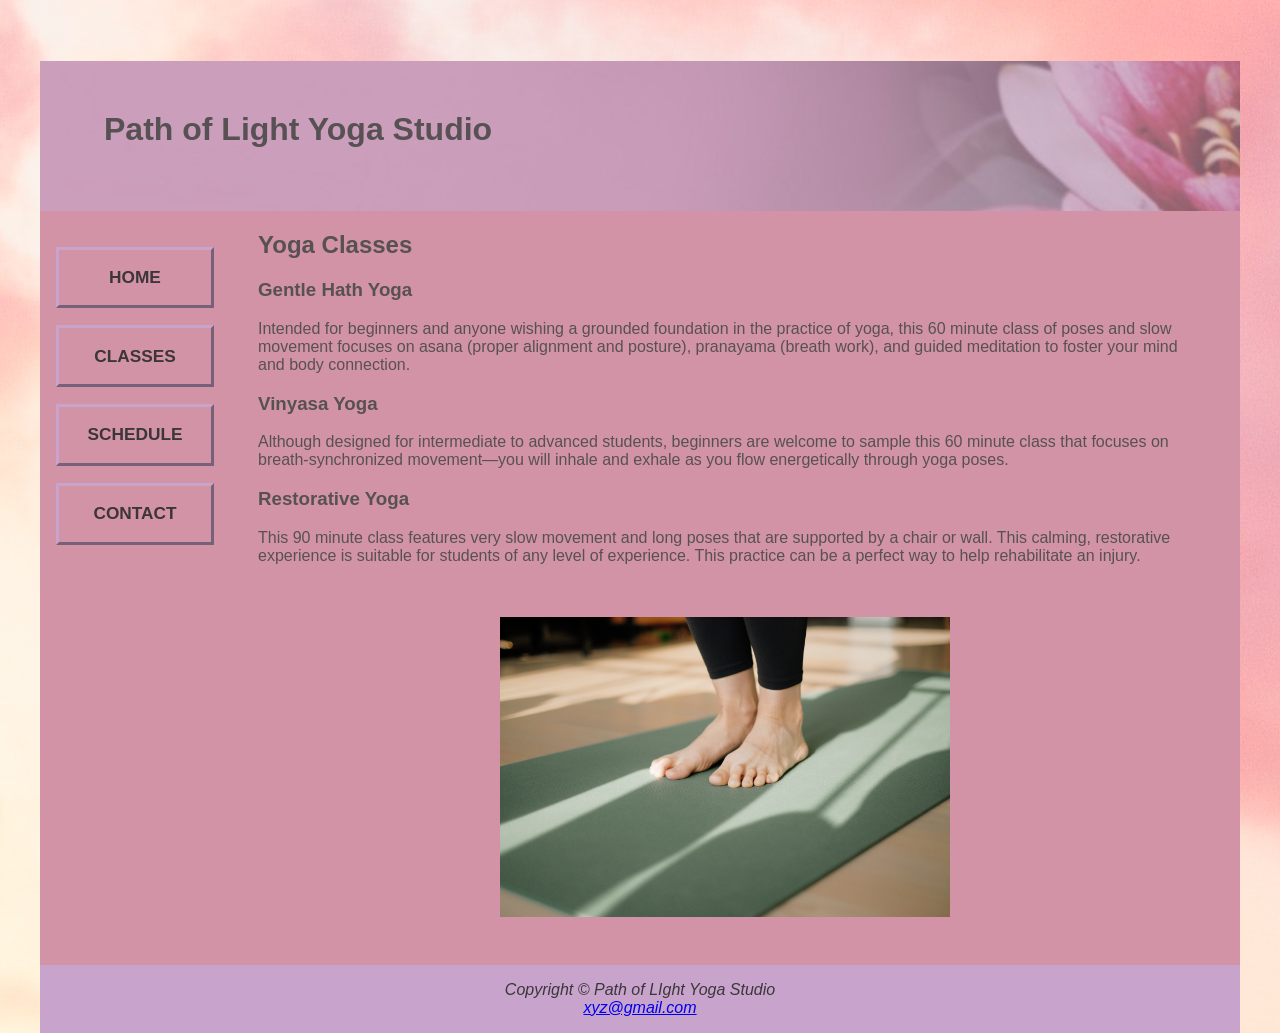
==== classes.html @ 3bcbe429 "Original Path of Light Yoga Studio site (college exercise, 2022)" ====
<!DOCTYPE html>
<html lang="en">

<head>
    <link rel="stylesheet" href="stylesheets/yoga.css">
    <!--the rel tag is for the relationship  between the linked code and this code.
         In this case its a stylesheet which is named yoga.css.-->
    <title> Path of Light Yoga Studio :: Classes</title>
    <meta charset="UTF-8">
    <meta name="viewport" content="width=device-width, initial scale=1.0">
</head>

<body>

    <div id="wrapper">
        <div id="header">
            <header>
                <h1>Path of Light Yoga Studio</h1>
            </header>
            <nav>
                <ul>
                    <li> <a href="index.html">HOME</a> </li>
                    <li> <a href="classes.html">CLASSES </a> </li>
                    <li> <a href="schedule.html">SCHEDULE </a> </li>
                    <li><a href="contacts.html">CONTACT</a> </li>
                </ul>
            </nav>
            <main>

                <!--Yogamat- https://unsplash.com/photos/G9H5edUL0T8 -->

                <h2> Yoga Classes</h2>

              
               
                <!-- nav means navigation, this is the main toggle menu which can be looked 
    through and will redirect to another segment and these redirected pages 
    are linked through the a href tag. the nbsp tag refers to space between 
    two elements without a break. -->

                <h3> Gentle Hath Yoga </h3>
                <p> Intended for beginners and anyone wishing a grounded foundation in the practice of yoga,
                    this 60 minute class of poses and slow movement focuses on asana (proper alignment and posture),
                    pranayama (breath work), and guided meditation to foster your mind and body connection.</p>

                <h3> Vinyasa Yoga </h3>
                <p> Although designed for intermediate to advanced students, beginners are welcome to sample this
                    60 minute class that focuses on breath-synchronized movement—you will inhale and exhale as you
                    flow energetically through yoga poses.</p>

                <h3> Restorative Yoga </h3>
                <p> This 90 minute class features very slow movement and long poses that are supported by a chair or
                    wall.
                    This calming, restorative experience is suitable for students of any level of experience.
                    This practice can be a perfect way to help rehabilitate an injury. </p>
                  <br> <br>
                   <div id="mathero"> </div>
                    

            <!-- the dl tag stands for description list. this has been used here to define different 
    subheadings. the dd tag is for is for every description.  -->

            </main>
            <footer>
                Copyright &copy; Path of LIght Yoga Studio <br>
                <a href="mailto:xyz@gmail.com">xyz@gmail.com </a>
            </footer>
        </div>
</body>

</html>
---- stylesheets/yoga.css ----
/* Ritika Jain */

*{
    box-sizing: border-box;
}
body {
    color: #575154; 
    background-image: url(../images/background.jpg);
    font-family: Arial, Verdana, sans-serif;
    padding: 2em;
 }
 #wrapper {
    background-color: #d293a7;
    color:  #575154;
       height: 70px;
       width: 100%;
       min-width: 0;
       margin: 0;
       padding:0;
    }
header {
    background-color: #c8a4cd;
    background-repeat: no-repeat;
    height: 150px;
    background-image: url(/images/lilyheader.jpg);
 background-position: center;
}
label{
    float: left;
    text-align: right;
    font-weight: bold;
    width: 10em;
    padding: right 1em; 
}
input, textarea 
{
display: block;
margin-bottom: 2em;
background-color: #c8a4cd;
}
#submission 
{
    margin-left: 12em;
    background-color: #c8a4cd;
}
form {
    padding: 3em;
}
nav {
    float: left;
    font-weight: bold;
    padding: 1em;
    text-align: center;
    width: 190px;
}
nav ul{
    list-style-type: none;
    padding: 0;
    font-size: 1.2em;
}
nav a {
    border: 3px outset #c8a4cd;
    display: block;
    font-weight: bold;
    margin-bottom: 1em;
    padding: 1em;
    text-align: center;
    text-decoration: none;
}
nav a:link {
    color:  #3b3639;
}
nav a:visited{
    color: #3b3639;
}
nav a:hover{
    border: 3px inset #575154;
    color: #d293a7;
}

main
{
    display: block;
    margin-left: 170px;
    padding: 0 3em 3em 3em;
}
h1
{
    padding-top: 50px;
    padding-left: 2em;
}

div {
    background-color: #d293a7;
    }
  /*i did what the book said and followed the basic css rule that is,
     selector {attribute: attribute value; } */

li
{
    font-size: 90%;
}
footer {
    font-style: italic; 
    text-align: center;
    color:#3b3639;
    background-color: #c8a4cd;
    padding: 1em;
}
.studio {
    font-style: italic;
    }
img {
    float: left;
    margin-right: 20px;
}
#mathero {
    background-repeat: no-repeat;
    height: 300px;
    background-image: url(../images/yogamat.jpg);
    background-position: center;
    background-size: contain;
}
#loungehero {
    background-image: url(../images/yogaluonge.jpg);
    background-repeat: no-repeat;
    height: 300px;
    background-position: center;
    background-size: contain;
}

#address {
    overflow: auto;
    width: 100%;
}
.floatleft {
    float: left;
    margin-right: 4em;
}
.clear {
    clear: both;
}
#mobile{
    display: none; 
}
#desktop {
    display: inline;}

    @media only screen and (max-width: 1024px ){
    body {
        margin: 0;
        padding: 0;
    }
    #wrapper {
        width: 100%;
        min-width: 0;
        margin: 0;
        padding: 0;
    }
    header{
        padding-top: 1px;
    }
h1
{
    padding-top: 1px;
}
nav
{
    float: none;
    width: auto;
    padding-left: 2em;
}
nav a {
    padding: 0.2em;
    margin-left: 0.3em;
    float: left;
    width: 23%;
}
main{
    padding-top: 2.5em;
    padding-bottom: 2.5em;
    padding-left: 1em;
    padding-right: 1em;
    margin: 0;
    font-size: 90%;

    float:none;
}
#hero {
    width: 100%;
    height: auto;
}

 h2, h3,p,dl
 {padding-left: 2em;
padding-right: 2em;
}
main ul {
    margin-left: 2em;
}
#floatleft{
    margin-left: 2em;
    margin-bottom: 1em ;
}
#clear {
    padding-left: 2em;
}
    }
@media only all and (max-width: 760px){
h1
{
font-size: 2em;
padding-top: 0.25em;
padding-left: 1.5em;
width: 80%;
text-align: center;
}
nav a
{
    padding: 0.5em;
    width: 45%;
    float: left;
    min-width: 6em;
    margin-left: 0.5em;
}
main
{
    padding-top: 0;
}
#floatleft
{
    float: none;
    display: none;
}

footer
{
    padding: 0.5em;
    margin: 0;
}
#mobile
{
    display: inline;
}
#desktop
{
    display: none;
}
}
table { margin-left: auto; 
    margin-right: auto;
   
     width: 60%; 
     border: 1px solid; 
     border-color: #575154; 
    border-collapse: collapse; 
    margin-bottom: 1em;
}
    td{
        padding: 5px;
         border: 1px solid; 
         border-color: #575154;
         text-align: left;
        }
    th{
         padding: 5px;
          border: 1px solid; 
          border-color: #575154;
          text-align: center;
         }
    tr:nth-of-type(even) {
        background: #c8a4cd;
    }
    caption {
         margin: 1em; 
         font-weight: bold; 
         font-size: 140%
        }
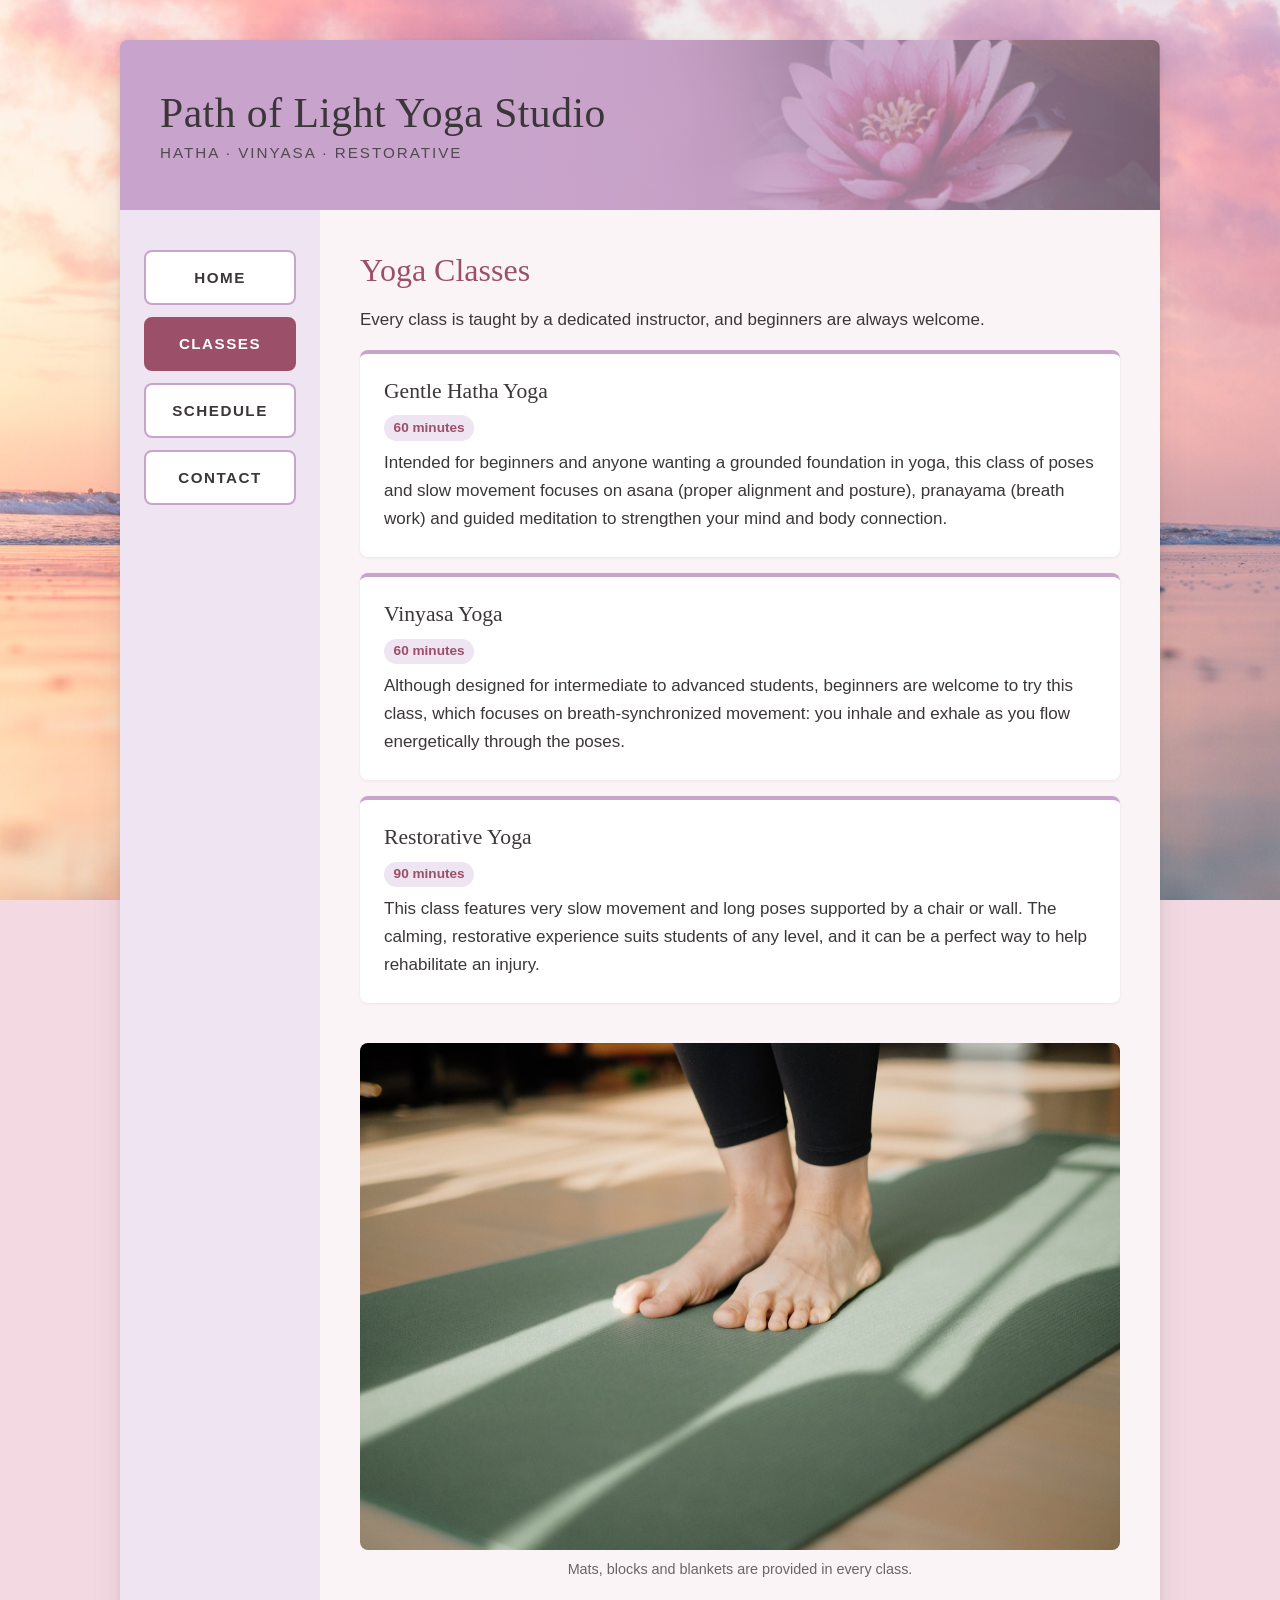
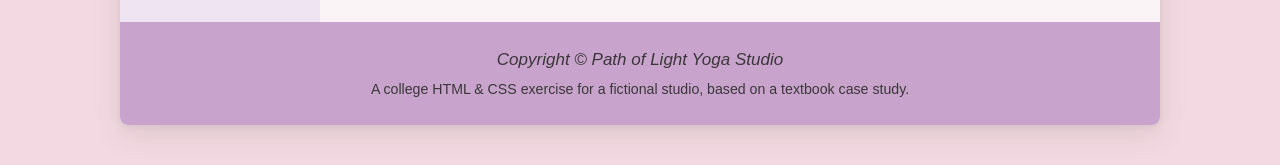
==== commit 2b8fe4ba: "Polish: phone-friendly layout, fixed links and HTML, lighter images, working demo form - One cleaner" ====
--- a/classes.html
+++ b/classes.html
@@ -1,71 +1,82 @@
 <!DOCTYPE html>
 <html lang="en">
+<!-- Ritika Jain -->
 
 <head>
+    <meta charset="UTF-8">
+    <meta name="viewport" content="width=device-width, initial-scale=1.0">
+    <!-- The title tag names the page in the browser tab. -->
+    <title>Classes · Path of Light Yoga Studio</title>
+    <meta name="description" content="Path of Light Yoga Studio: a college HTML and CSS exercise for a fictional yoga studio.">
+    <!-- The rel attribute describes how the linked file relates to this page; here it's the stylesheet. -->
     <link rel="stylesheet" href="stylesheets/yoga.css">
-    <!--the rel tag is for the relationship  between the linked code and this code.
-         In this case its a stylesheet which is named yoga.css.-->
-    <title> Path of Light Yoga Studio :: Classes</title>
-    <meta charset="UTF-8">
-    <meta name="viewport" content="width=device-width, initial scale=1.0">
 </head>
 
 <body>
+    <div id="wrapper">
+        <!-- The header is the first thing visitors see, so the h1 is the largest heading. -->
+        <header>
+            <h1>Path of Light Yoga Studio
+                <span class="tagline">Hatha · Vinyasa · Restorative</span>
+            </h1>
+        </header>
 
-    <div id="wrapper">
-        <div id="header">
-            <header>
-                <h1>Path of Light Yoga Studio</h1>
-            </header>
-            <nav>
+        <div class="layout">
+            <!-- nav holds the main menu; each a href links to another page of the site. -->
+            <nav aria-label="Main">
                 <ul>
-                    <li> <a href="index.html">HOME</a> </li>
-                    <li> <a href="classes.html">CLASSES </a> </li>
-                    <li> <a href="schedule.html">SCHEDULE </a> </li>
-                    <li><a href="contacts.html">CONTACT</a> </li>
+            <li><a href="index.html">HOME</a></li>
+            <li><a href="classes.html" aria-current="page">CLASSES</a></li>
+            <li><a href="schedule.html">SCHEDULE</a></li>
+            <li><a href="contacts.html">CONTACT</a></li>
                 </ul>
             </nav>
+
+            <!-- main holds the content that's unique to this page. -->
             <main>
+                <h2>Yoga Classes</h2>
+                <p>Every class is taught by a dedicated instructor, and beginners are always welcome.</p>
 
-                <!--Yogamat- https://unsplash.com/photos/G9H5edUL0T8 -->
+                <div class="class-list">
+                    <section class="class-card">
+                        <h3>Gentle Hatha Yoga</h3>
+                        <span class="length">60 minutes</span>
+                        <p>Intended for beginners and anyone wanting a grounded foundation in yoga, this class of poses
+                            and slow movement focuses on asana (proper alignment and posture), pranayama (breath work)
+                            and guided meditation to strengthen your mind and body connection.</p>
+                    </section>
 
-                <h2> Yoga Classes</h2>
+                    <section class="class-card">
+                        <h3>Vinyasa Yoga</h3>
+                        <span class="length">60 minutes</span>
+                        <p>Although designed for intermediate to advanced students, beginners are welcome to try this
+                            class, which focuses on breath-synchronized movement: you inhale and exhale as you flow
+                            energetically through the poses.</p>
+                    </section>
 
-              
-               
-                <!-- nav means navigation, this is the main toggle menu which can be looked 
-    through and will redirect to another segment and these redirected pages 
-    are linked through the a href tag. the nbsp tag refers to space between 
-    two elements without a break. -->
+                    <section class="class-card">
+                        <h3>Restorative Yoga</h3>
+                        <span class="length">90 minutes</span>
+                        <p>This class features very slow movement and long poses supported by a chair or wall. The
+                            calming, restorative experience suits students of any level, and it can be a perfect way to
+                            help rehabilitate an injury.</p>
+                    </section>
+                </div>
 
-                <h3> Gentle Hath Yoga </h3>
-                <p> Intended for beginners and anyone wishing a grounded foundation in the practice of yoga,
-                    this 60 minute class of poses and slow movement focuses on asana (proper alignment and posture),
-                    pranayama (breath work), and guided meditation to foster your mind and body connection.</p>
+                <figure class="photo">
+                    <img src="images/yogamat.jpg" width="1400" height="933" loading="lazy"
+                        alt="Bare feet standing on a green yoga mat in soft sunlight">
+                    <figcaption>Mats, blocks and blankets are provided in every class.</figcaption>
+                </figure>
+            </main>
+        </div>
 
-                <h3> Vinyasa Yoga </h3>
-                <p> Although designed for intermediate to advanced students, beginners are welcome to sample this
-                    60 minute class that focuses on breath-synchronized movement—you will inhale and exhale as you
-                    flow energetically through yoga poses.</p>
-
-                <h3> Restorative Yoga </h3>
-                <p> This 90 minute class features very slow movement and long poses that are supported by a chair or
-                    wall.
-                    This calming, restorative experience is suitable for students of any level of experience.
-                    This practice can be a perfect way to help rehabilitate an injury. </p>
-                  <br> <br>
-                   <div id="mathero"> </div>
-                    
-
-            <!-- the dl tag stands for description list. this has been used here to define different 
-    subheadings. the dd tag is for is for every description.  -->
-
-            </main>
-            <footer>
-                Copyright &copy; Path of LIght Yoga Studio <br>
-                <a href="mailto:xyz@gmail.com">xyz@gmail.com </a>
-            </footer>
-        </div>
+        <!-- The footer sits at the bottom of every page. -->
+        <footer>
+            Copyright &copy; Path of Light Yoga Studio
+            <small>A college HTML &amp; CSS exercise for a fictional studio, based on a textbook case study.</small>
+        </footer>
+    </div>
 </body>
 
-</html>+</html>
--- a/stylesheets/yoga.css
+++ b/stylesheets/yoga.css
@@ -1,279 +1,507 @@
-/* Ritika Jain */
-
-*{
-    box-sizing: border-box;
-}
+/* Path of Light Yoga Studio
+   Ritika Jain, college HTML & CSS exercise (2022), polished later.
+
+   A CSS rule is: selector { property: value; }
+   The colors below are saved as variables so every page uses the same palette.
+
+   Photo credits:
+   Studio door   https://unsplash.com/photos/Tq9Ln3gpiG4
+   Yoga mat      https://unsplash.com/photos/G9H5edUL0T8
+   Serenity Lounge https://unsplash.com/photos/98WE9hWWjiQ
+*/
+
+:root {
+	--blush: #fbf4f6;     /* page panel */
+	--pink: #d293a7;      /* original studio pink, now the accent */
+	--pink-deep: #9c4f68; /* darker pink for links and headings, readable on light backgrounds */
+	--lavender: #c8a4cd;  /* original lavender */
+	--lavender-soft: #efe4f1;
+	--text: #3b3639;      /* original dark text color */
+	--muted: #6b6468;
+	--white: #fff;
+
+	--sans: "Helvetica Neue", Arial, Verdana, sans-serif;
+	--serif: Georgia, "Times New Roman", serif;
+
+	--space-1: 0.5rem;
+	--space-2: 1rem;
+	--space-3: 1.5rem;
+	--space-4: 2.5rem;
+
+	--radius: 8px;
+	--shadow: 0 2px 6px rgba(59, 54, 57, 0.08), 0 10px 30px rgba(59, 54, 57, 0.1);
+}
+
+* {
+	box-sizing: border-box;
+}
+
 body {
-    color: #575154; 
-    background-image: url(../images/background.jpg);
-    font-family: Arial, Verdana, sans-serif;
-    padding: 2em;
- }
- #wrapper {
-    background-color: #d293a7;
-    color:  #575154;
-       height: 70px;
-       width: 100%;
-       min-width: 0;
-       margin: 0;
-       padding:0;
-    }
+	margin: 0;
+	padding: var(--space-4) var(--space-2);
+	font-family: var(--sans);
+	font-size: 1.0625rem;
+	line-height: 1.65;
+	color: var(--text);
+	background: #f3d9e1 url(../images/background.jpg) center / cover fixed;
+}
+
+img {
+	display: block;
+	max-width: 100%;
+	height: auto;
+}
+
+h1,
+h2,
+h3 {
+	font-family: var(--serif);
+	font-weight: normal;
+	line-height: 1.25;
+}
+
+a {
+	color: var(--pink-deep);
+}
+
+/* The wrapper holds the whole page in one centered card */
+#wrapper {
+	max-width: 1040px;
+	margin: 0 auto;
+	background-color: var(--blush);
+	border-radius: var(--radius);
+	box-shadow: var(--shadow);
+	overflow: hidden;
+}
+
+/* Header with the lily photo, faded on the left so the title stays readable */
 header {
-    background-color: #c8a4cd;
-    background-repeat: no-repeat;
-    height: 150px;
-    background-image: url(/images/lilyheader.jpg);
- background-position: center;
-}
-label{
-    float: left;
-    text-align: right;
-    font-weight: bold;
-    width: 10em;
-    padding: right 1em; 
-}
-input, textarea 
-{
-display: block;
-margin-bottom: 2em;
-background-color: #c8a4cd;
-}
-#submission 
-{
-    margin-left: 12em;
-    background-color: #c8a4cd;
-}
+	display: flex;
+	align-items: center;
+	min-height: 170px;
+	padding: var(--space-3) var(--space-4);
+	background:
+		linear-gradient(90deg, rgba(200, 164, 205, 0.95) 30%, rgba(200, 164, 205, 0.2)),
+		var(--lavender) url(../images/lilyheader.jpg) right center / cover no-repeat;
+}
+
+header h1 {
+	margin: 0;
+	font-size: clamp(1.8rem, 4.5vw, 2.6rem);
+	color: var(--text);
+	letter-spacing: 0.5px;
+}
+
+.tagline {
+	display: block;
+	margin-top: 0.25rem;
+	font-family: var(--sans);
+	font-size: 0.95rem;
+	letter-spacing: 2px;
+	text-transform: uppercase;
+	color: #4f4a4d;
+}
+
+/* Sidebar navigation on wide screens, a row of buttons on phones */
+.layout {
+	display: grid;
+	grid-template-columns: 200px 1fr;
+}
+
+nav {
+	padding: var(--space-4) var(--space-3);
+	background-color: var(--lavender-soft);
+}
+
+nav ul {
+	margin: 0;
+	padding: 0;
+	list-style: none;
+}
+
+nav li + li {
+	margin-top: 0.75rem;
+}
+
+nav a {
+	display: block;
+	padding: 0.8rem 1rem;
+	font-weight: bold;
+	font-size: 0.95rem;
+	letter-spacing: 1.5px;
+	text-align: center;
+	text-decoration: none;
+	color: var(--text);
+	background-color: var(--white);
+	border: 2px solid var(--lavender);
+	border-radius: var(--radius);
+	transition: background-color 0.2s, border-color 0.2s, color 0.2s;
+}
+
+nav a:hover,
+nav a:focus-visible {
+	border-color: var(--pink);
+	color: var(--pink-deep);
+}
+
+nav a[aria-current="page"] {
+	background-color: var(--pink-deep);
+	border-color: var(--pink-deep);
+	color: var(--white);
+}
+
+main {
+	padding: var(--space-4);
+	min-width: 0;
+}
+
+main h2 {
+	margin: 0 0 var(--space-2);
+	font-size: 2rem;
+	color: var(--pink-deep);
+}
+
+main h3 {
+	margin: var(--space-3) 0 var(--space-1);
+	font-size: 1.35rem;
+	color: var(--text);
+}
+
+main p {
+	margin: 0 0 var(--space-2);
+}
+
+.studio {
+	font-style: italic;
+}
+
+/* Home */
+.intro {
+	display: grid;
+	grid-template-columns: 1fr 240px;
+	gap: var(--space-4);
+	align-items: start;
+}
+
+.intro img {
+	border-radius: var(--radius);
+	box-shadow: var(--shadow);
+}
+
+.features {
+	margin: var(--space-3) 0;
+	padding: 0;
+	list-style: none;
+}
+
+.features li {
+	position: relative;
+	padding-left: 1.6rem;
+}
+
+.features li + li {
+	margin-top: 0.4rem;
+}
+
+.features li::before {
+	content: "";
+	position: absolute;
+	left: 0.3rem;
+	top: 0.6em;
+	width: 0.55rem;
+	height: 0.55rem;
+	border-radius: 50%;
+	background-color: var(--pink);
+}
+
+address {
+	margin-top: var(--space-4);
+	padding: var(--space-3);
+	font-style: normal;
+	background-color: var(--white);
+	border-left: 4px solid var(--pink);
+	border-radius: var(--radius);
+}
+
+address strong {
+	font-family: var(--serif);
+	font-weight: normal;
+	font-size: 1.15rem;
+}
+
+/* The phone number is a tap-to-call link on phones and plain text on computers */
+#mobile {
+	display: none;
+}
+
+/* Classes */
+.class-list {
+	display: grid;
+	gap: var(--space-2);
+	margin-bottom: var(--space-4);
+}
+
+.class-card {
+	padding: var(--space-3);
+	background-color: var(--white);
+	border-top: 4px solid var(--lavender);
+	border-radius: var(--radius);
+	box-shadow: 0 1px 3px rgba(59, 54, 57, 0.08);
+}
+
+.class-card h3 {
+	margin-top: 0;
+}
+
+.class-card .length {
+	display: inline-block;
+	margin-bottom: var(--space-1);
+	padding: 0.1rem 0.6rem;
+	font-size: 0.85rem;
+	font-weight: bold;
+	color: var(--pink-deep);
+	background-color: var(--lavender-soft);
+	border-radius: 999px;
+}
+
+.class-card p:last-child {
+	margin-bottom: 0;
+}
+
+.photo {
+	margin: 0;
+}
+
+.photo img {
+	width: 100%;
+	aspect-ratio: 3 / 2;
+	object-fit: cover;
+	border-radius: var(--radius);
+}
+
+.photo figcaption {
+	margin-top: var(--space-1);
+	font-size: 0.9rem;
+	color: var(--muted);
+	text-align: center;
+}
+
+/* Schedule */
+.tables {
+	display: grid;
+	grid-template-columns: 1fr 1fr;
+	gap: var(--space-3);
+	margin: var(--space-3) 0 var(--space-4);
+	align-items: start;
+}
+
+table {
+	width: 100%;
+	border-collapse: collapse;
+	background-color: var(--white);
+	box-shadow: 0 1px 3px rgba(59, 54, 57, 0.08);
+}
+
+caption {
+	padding: 0 0 var(--space-1);
+	font-family: var(--serif);
+	font-size: 1.3rem;
+	text-align: left;
+}
+
+th,
+td {
+	padding: 0.65rem 1rem;
+	text-align: left;
+	border-bottom: 1px solid #eadbe2;
+}
+
+th {
+	font-size: 0.85rem;
+	letter-spacing: 1px;
+	text-transform: uppercase;
+	color: var(--white);
+	background-color: var(--pink-deep);
+}
+
+tbody tr:nth-of-type(even) {
+	background-color: var(--lavender-soft);
+}
+
+tbody tr:last-child td {
+	border-bottom: none;
+}
+
+td:first-child {
+	white-space: nowrap;
+	font-weight: bold;
+}
+
+/* Contact form */
 form {
-    padding: 3em;
-}
-nav {
-    float: left;
-    font-weight: bold;
-    padding: 1em;
-    text-align: center;
-    width: 190px;
-}
-nav ul{
-    list-style-type: none;
-    padding: 0;
-    font-size: 1.2em;
-}
-nav a {
-    border: 3px outset #c8a4cd;
-    display: block;
-    font-weight: bold;
-    margin-bottom: 1em;
-    padding: 1em;
-    text-align: center;
-    text-decoration: none;
-}
-nav a:link {
-    color:  #3b3639;
-}
-nav a:visited{
-    color: #3b3639;
-}
-nav a:hover{
-    border: 3px inset #575154;
-    color: #d293a7;
-}
-
-main
-{
-    display: block;
-    margin-left: 170px;
-    padding: 0 3em 3em 3em;
-}
-h1
-{
-    padding-top: 50px;
-    padding-left: 2em;
-}
-
-div {
-    background-color: #d293a7;
-    }
-  /*i did what the book said and followed the basic css rule that is,
-     selector {attribute: attribute value; } */
-
-li
-{
-    font-size: 90%;
-}
+	max-width: 480px;
+	margin-top: var(--space-3);
+	padding: var(--space-3);
+	background-color: var(--white);
+	border-radius: var(--radius);
+	box-shadow: 0 1px 3px rgba(59, 54, 57, 0.08);
+}
+
+label {
+	display: block;
+	margin-bottom: 0.3rem;
+	font-weight: bold;
+}
+
+input,
+textarea {
+	display: block;
+	width: 100%;
+	margin-bottom: var(--space-3);
+	padding: 0.65rem 0.75rem;
+	font: inherit;
+	color: var(--text);
+	background-color: var(--blush);
+	border: 1px solid #cdb6c2;
+	border-radius: 6px;
+}
+
+input:focus,
+textarea:focus {
+	border-color: var(--pink-deep);
+	outline: 2px solid rgba(156, 79, 104, 0.25);
+}
+
+textarea {
+	min-height: 120px;
+	resize: vertical;
+}
+
+button {
+	padding: 0.75rem 2rem;
+	font: inherit;
+	font-weight: bold;
+	letter-spacing: 1px;
+	color: var(--white);
+	background-color: var(--pink-deep);
+	border: none;
+	border-radius: 6px;
+	cursor: pointer;
+	transition: background-color 0.2s;
+}
+
+button:hover,
+button:focus-visible {
+	background-color: #7f3d53;
+}
+
+.required {
+	color: var(--pink-deep);
+}
+
+.form-note {
+	margin: var(--space-2) 0 0;
+	font-size: 0.9rem;
+	color: var(--muted);
+}
+
+.form-status {
+	margin: var(--space-2) 0 0;
+	padding: var(--space-2);
+	background-color: var(--lavender-soft);
+	border-left: 4px solid var(--pink-deep);
+	border-radius: 4px;
+}
+
+/* Footer */
 footer {
-    font-style: italic; 
-    text-align: center;
-    color:#3b3639;
-    background-color: #c8a4cd;
-    padding: 1em;
-}
-.studio {
-    font-style: italic;
-    }
-img {
-    float: left;
-    margin-right: 20px;
-}
-#mathero {
-    background-repeat: no-repeat;
-    height: 300px;
-    background-image: url(../images/yogamat.jpg);
-    background-position: center;
-    background-size: contain;
-}
-#loungehero {
-    background-image: url(../images/yogaluonge.jpg);
-    background-repeat: no-repeat;
-    height: 300px;
-    background-position: center;
-    background-size: contain;
-}
-
-#address {
-    overflow: auto;
-    width: 100%;
-}
-.floatleft {
-    float: left;
-    margin-right: 4em;
-}
-.clear {
-    clear: both;
-}
-#mobile{
-    display: none; 
-}
-#desktop {
-    display: inline;}
-
-    @media only screen and (max-width: 1024px ){
-    body {
-        margin: 0;
-        padding: 0;
-    }
-    #wrapper {
-        width: 100%;
-        min-width: 0;
-        margin: 0;
-        padding: 0;
-    }
-    header{
-        padding-top: 1px;
-    }
-h1
-{
-    padding-top: 1px;
-}
-nav
-{
-    float: none;
-    width: auto;
-    padding-left: 2em;
-}
-nav a {
-    padding: 0.2em;
-    margin-left: 0.3em;
-    float: left;
-    width: 23%;
-}
-main{
-    padding-top: 2.5em;
-    padding-bottom: 2.5em;
-    padding-left: 1em;
-    padding-right: 1em;
-    margin: 0;
-    font-size: 90%;
-
-    float:none;
-}
-#hero {
-    width: 100%;
-    height: auto;
-}
-
- h2, h3,p,dl
- {padding-left: 2em;
-padding-right: 2em;
-}
-main ul {
-    margin-left: 2em;
-}
-#floatleft{
-    margin-left: 2em;
-    margin-bottom: 1em ;
-}
-#clear {
-    padding-left: 2em;
-}
-    }
-@media only all and (max-width: 760px){
-h1
-{
-font-size: 2em;
-padding-top: 0.25em;
-padding-left: 1.5em;
-width: 80%;
-text-align: center;
-}
-nav a
-{
-    padding: 0.5em;
-    width: 45%;
-    float: left;
-    min-width: 6em;
-    margin-left: 0.5em;
-}
-main
-{
-    padding-top: 0;
-}
-#floatleft
-{
-    float: none;
-    display: none;
-}
-
-footer
-{
-    padding: 0.5em;
-    margin: 0;
-}
-#mobile
-{
-    display: inline;
-}
-#desktop
-{
-    display: none;
-}
-}
-table { margin-left: auto; 
-    margin-right: auto;
-   
-     width: 60%; 
-     border: 1px solid; 
-     border-color: #575154; 
-    border-collapse: collapse; 
-    margin-bottom: 1em;
-}
-    td{
-        padding: 5px;
-         border: 1px solid; 
-         border-color: #575154;
-         text-align: left;
-        }
-    th{
-         padding: 5px;
-          border: 1px solid; 
-          border-color: #575154;
-          text-align: center;
-         }
-    tr:nth-of-type(even) {
-        background: #c8a4cd;
-    }
-    caption {
-         margin: 1em; 
-         font-weight: bold; 
-         font-size: 140%
-        }
-
+	padding: var(--space-3);
+	text-align: center;
+	font-style: italic;
+	color: var(--text);
+	background-color: var(--lavender);
+}
+
+footer small {
+	display: block;
+	margin-top: 0.25rem;
+	font-style: normal;
+}
+
+footer a {
+	color: var(--text);
+}
+
+/* Tablets */
+@media (max-width: 860px) {
+	.layout {
+		grid-template-columns: 1fr;
+	}
+
+	nav {
+		padding: var(--space-2);
+	}
+
+	nav ul {
+		display: grid;
+		grid-template-columns: repeat(4, 1fr);
+		gap: var(--space-1);
+	}
+
+	nav li + li {
+		margin-top: 0;
+	}
+
+	nav a {
+		padding: 0.6rem 0.25rem;
+		font-size: 0.85rem;
+		letter-spacing: 0.5px;
+	}
+}
+
+/* Phones */
+@media (max-width: 600px) {
+	body {
+		padding: 0;
+	}
+
+	#wrapper {
+		border-radius: 0;
+	}
+
+	header {
+		min-height: 130px;
+		padding: var(--space-3) var(--space-2);
+	}
+
+	nav ul {
+		grid-template-columns: repeat(2, 1fr);
+	}
+
+	main {
+		padding: var(--space-3) var(--space-2);
+	}
+
+	main h2 {
+		font-size: 1.7rem;
+	}
+
+	.intro,
+	.tables {
+		grid-template-columns: 1fr;
+	}
+
+	.intro img {
+		max-height: 320px;
+		width: 100%;
+		object-fit: cover;
+	}
+
+	#mobile {
+		display: inline;
+	}
+
+	#desktop {
+		display: none;
+	}
+}
